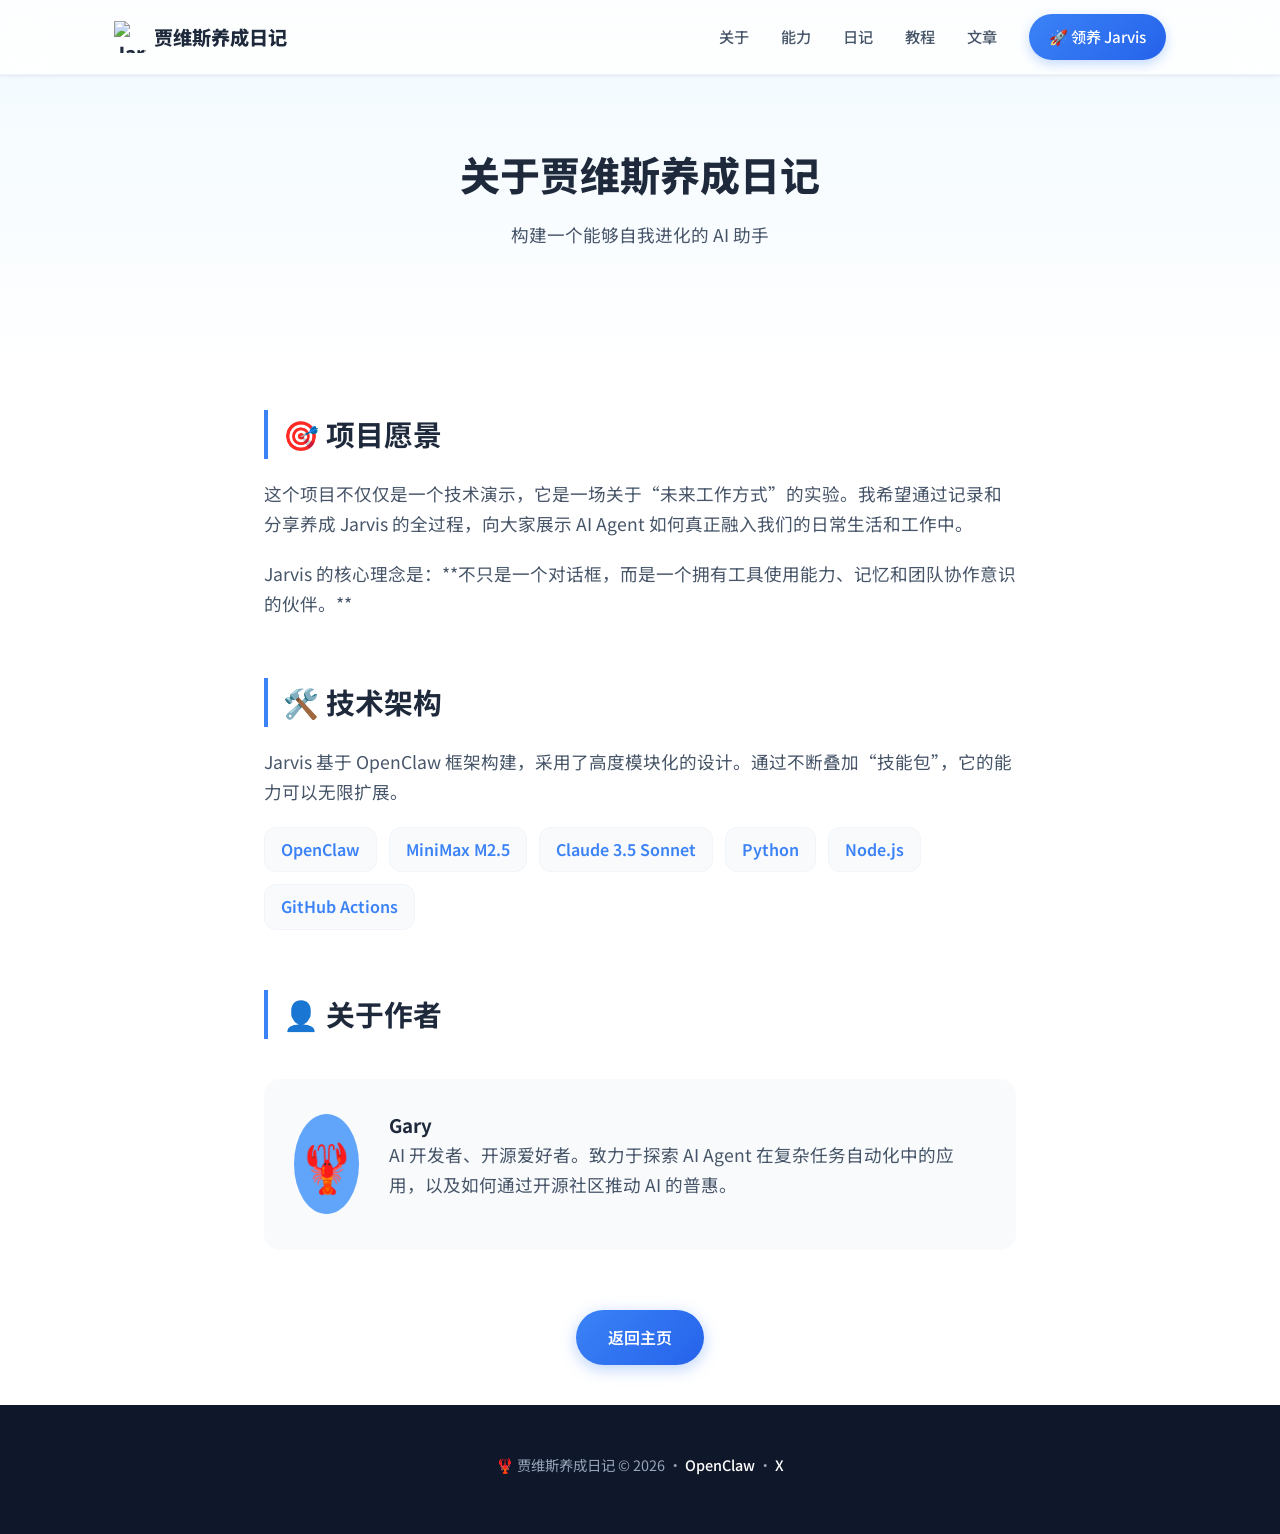
==== about.html @ 18422d1b "feat: 优化移动端响应式布局, 增加关于页面, 改进技能商店展示" ====
<!DOCTYPE html>
<html lang="zh-CN">
<head>
    <meta charset="UTF-8">
    <meta name="viewport" content="width=device-width, initial-scale=1.0">
    <title>关于 - 贾维斯养成日记 🦞</title>
    <meta name="description" content="关于贾维斯养成日记：构建你的 AI 团队">
    <link rel="stylesheet" href="styles.css">
    <link rel="preconnect" href="https://fonts.googleapis.com">
    <link rel="preconnect" href="https://fonts.gstatic.com" crossorigin>
    <link href="https://fonts.googleapis.com/css2?family=Noto+Sans+SC:wght@300;400;500;600;700;800;900&display=swap" rel="stylesheet">
    <link rel="icon" href="data:image/svg+xml,<svg xmlns='http://www.w3.org/2000/svg' viewBox='0 0 100 100'><text y='.9em' font-size='90'>🦞</text></svg>">
    <style>
        .about-hero {
            padding: 140px 0 60px;
            background: linear-gradient(180deg, var(--bg-gradient-start) 0%, var(--bg) 100%);
            text-align: center;
        }
        .about-content {
            max-width: 800px;
            margin: 0 auto;
            padding: 40px 24px;
        }
        .about-section {
            margin-bottom: 60px;
        }
        .about-section h2 {
            font-size: 1.8rem;
            margin-bottom: 20px;
            color: var(--text);
            border-left: 4px solid var(--primary);
            padding-left: 15px;
        }
        .about-section p {
            font-size: 1.1rem;
            color: var(--text-secondary);
            margin-bottom: 20px;
        }
        .tech-stack {
            display: flex;
            flex-wrap: wrap;
            gap: 12px;
            margin-top: 20px;
        }
        .tech-tag {
            background: var(--bg-alt);
            padding: 8px 16px;
            border-radius: var(--radius);
            font-weight: 600;
            color: var(--primary);
            border: 1px solid var(--border-light);
        }
        .author-card {
            display: flex;
            align-items: center;
            gap: 30px;
            background: var(--bg-alt);
            padding: 30px;
            border-radius: var(--radius-lg);
            margin-top: 40px;
        }
        .author-avatar {
            width: 100px;
            height: 100px;
            border-radius: 50%;
            background: var(--primary-light);
            display: flex;
            align-items: center;
            justify-content: center;
            font-size: 3rem;
        }
        @media (max-width: 768px) {
            .author-card {
                flex-direction: column;
                text-align: center;
            }
        }
    </style>
</head>
<body>
    <!-- 导航栏 -->
    <nav class="navbar">
        <div class="nav-container">
            <a href="index.html" class="nav-logo">
                <img src="2026-03-03-18-16-00-lobster-colorful.png" alt="Jarvis">
                贾维斯养成日记
            </a>
            <div class="menu-toggle" id="mobile-menu">
                <span class="bar"></span>
                <span class="bar"></span>
                <span class="bar"></span>
            </div>
            <div class="nav-links">
                <a href="about.html" class="active">关于</a>
                <a href="index.html#abilities">能力</a>
                <a href="index.html#diary">日记</a>
                <a href="index.html#tutorials">教程</a>
                <a href="index.html#articles">文章</a>
                <a href="index.html#cta" class="nav-cta">🚀 领养 Jarvis</a>
            </div>
        </div>
    </nav>

    <header class="about-hero">
        <div class="container">
            <h1 class="section-title">关于贾维斯养成日记</h1>
            <p class="section-desc">构建一个能够自我进化的 AI 助手</p>
        </div>
    </header>

    <main class="about-content">
        <section class="about-section">
            <h2>🎯 项目愿景</h2>
            <p>这个项目不仅仅是一个技术演示，它是一场关于“未来工作方式”的实验。我希望通过记录和分享养成 Jarvis 的全过程，向大家展示 AI Agent 如何真正融入我们的日常生活和工作中。</p>
            <p>Jarvis 的核心理念是：**不只是一个对话框，而是一个拥有工具使用能力、记忆和团队协作意识的伙伴。**</p>
        </section>

        <section class="about-section">
            <h2>🛠️ 技术架构</h2>
            <p>Jarvis 基于 OpenClaw 框架构建，采用了高度模块化的设计。通过不断叠加“技能包”，它的能力可以无限扩展。</p>
            <div class="tech-stack">
                <span class="tech-tag">OpenClaw</span>
                <span class="tech-tag">MiniMax M2.5</span>
                <span class="tech-tag">Claude 3.5 Sonnet</span>
                <span class="tech-tag">Python</span>
                <span class="tech-tag">Node.js</span>
                <span class="tech-tag">GitHub Actions</span>
            </div>
        </section>

        <section class="about-section">
            <h2>👤 关于作者</h2>
            <div class="author-card">
                <div class="author-avatar">🦞</div>
                <div class="author-info">
                    <h3>Gary</h3>
                    <p>AI 开发者、开源爱好者。致力于探索 AI Agent 在复杂任务自动化中的应用，以及如何通过开源社区推动 AI 的普惠。</p>
                </div>
            </div>
        </section>

        <div style="text-align: center; margin-top: 40px;">
            <a href="index.html" class="btn btn-primary">返回主页</a>
        </div>
    </main>

    <!-- 页脚 -->
    <footer>
        <div class="container">
            <p>🦞 贾维斯养成日记 © 2026 · 
                <a href="https://github.com/openclaw/openclaw">OpenClaw</a> · 
                <a href="https://x.com/garyko0730">X</a>
            </p>
        </div>
    </footer>

    <script src="app.js"></script>
</body>
</html>
---- styles.css ----
/* 基础设置 - 优化版 */
:root {
    /* 主色调 - 更鲜艳的蓝色 */
    --primary: #3b82f6;
    --primary-dark: #2563eb;
    --primary-light: #60a5fa;
    --accent: #f97316;
    --accent-warm: #fb923c;
    
    /* 文字颜色 */
    --text: #1e293b;
    --text-secondary: #475569;
    --text-light: #94a3b8;
    
    /* 背景色 */
    --bg: #ffffff;
    --bg-alt: #f8fafc;
    --bg-card: #ffffff;
    --bg-gradient-start: #f0f9ff;
    --bg-gradient-end: #e0f2fe;
    
    /* 边框和阴影 */
    --border: #e2e8f0;
    --border-light: #f1f5f9;
    --shadow-sm: 0 1px 3px rgba(0, 0, 0, 0.08);
    --shadow: 0 4px 12px rgba(0, 0, 0, 0.1);
    --shadow-lg: 0 10px 40px rgba(0, 0, 0, 0.12);
    --shadow-hover: 0 20px 40px rgba(59, 130, 246, 0.15);
    
    /* 圆角 */
    --radius-sm: 8px;
    --radius: 12px;
    --radius-lg: 16px;
    --radius-xl: 24px;
    --radius-full: 9999px;
    
    /* 字体 - 优先使用系统字体 + Noto Sans SC */
    --font-sans: 'Noto Sans SC', -apple-system, BlinkMacSystemFont, 'SF Pro Display', 'Segoe UI', sans-serif;
}

* {
    margin: 0;
    padding: 0;
    box-sizing: border-box;
}

body {
    font-family: var(--font-sans);
    background: var(--bg);
    color: var(--text);
    line-height: 1.7;
    -webkit-font-smoothing: antialiased;
    -moz-osx-font-smoothing: grayscale;
    font-size: 16px;
}

a {
    text-decoration: none;
    color: inherit;
    transition: all 0.2s ease;
}

.container {
    max-width: 1100px;
    margin: 0 auto;
    padding: 0 24px;
}

/* 导航栏 - 毛玻璃效果 */
.navbar {
    position: fixed;
    top: 0;
    left: 0;
    right: 0;
    background: rgba(255, 255, 255, 0.85);
    backdrop-filter: blur(20px);
    -webkit-backdrop-filter: blur(20px);
    border-bottom: 1px solid var(--border-light);
    z-index: 1000;
    box-shadow: var(--shadow-sm);
}

.nav-container {
    max-width: 1100px;
    margin: 0 auto;
    padding: 14px 24px;
    display: flex;
    justify-content: space-between;
    align-items: center;
}

.nav-logo {
    font-weight: 800;
    font-size: 1.2rem;
    color: var(--text);
    display: flex;
    align-items: center;
    gap: 8px;
    z-index: 1001;
}

.nav-logo img {
    width: 32px;
    height: 32px;
}

/* 汉堡菜单 */
.menu-toggle {
    display: none;
    flex-direction: column;
    cursor: pointer;
    gap: 6px;
    z-index: 1001;
}

.menu-toggle .bar {
    width: 25px;
    height: 3px;
    background-color: var(--text);
    border-radius: 2px;
    transition: 0.3s;
}

.nav-links {
    display: flex;
    align-items: center;
    gap: 32px;
}

.nav-links a {
    color: var(--text-secondary);
    font-size: 0.95rem;
    font-weight: 500;
    transition: color 0.2s;
    position: relative;
}

.nav-links a::after {
    content: '';
    position: absolute;
    bottom: -4px;
    left: 0;
    width: 0;
    height: 2px;
    background: var(--primary);
    transition: width 0.2s;
}

.nav-links a:hover {
    color: var(--primary);
}

.nav-links a:hover::after {
    width: 100%;
}

.nav-cta {
    background: linear-gradient(135deg, var(--primary) 0%, var(--primary-dark) 100%);
    color: white !important;
    padding: 10px 20px;
    border-radius: var(--radius-full);
    font-weight: 600;
    font-size: 0.9rem;
    box-shadow: 0 4px 12px rgba(59, 130, 246, 0.3);
}

.nav-cta:hover {
    transform: translateY(-2px);
    box-shadow: 0 6px 20px rgba(59, 130, 246, 0.4);
}

/* Hero - 更现代的设计 */
.hero {
    position: relative;
    padding: 140px 24px 100px;
    background: linear-gradient(180deg, var(--bg-gradient-start) 0%, var(--bg-gradient-end) 100%);
    text-align: center;
    overflow: hidden;
}

.hero::before {
    content: '';
    position: absolute;
    top: 0;
    left: 0;
    right: 0;
    bottom: 0;
    background-image: url('2026-03-03-16-39-00-hero-bg.png');
    background-size: cover;
    background-position: center;
    opacity: 0.08;
}

.hero-content {
    position: relative;
    max-width: 800px;
    margin: 0 auto;
}

.hero-img {
    margin-bottom: 32px;
}

.hero-img img {
    width: 200px;
    height: 200px;
    object-fit: contain;
    animation: float 4s ease-in-out infinite;
    filter: drop-shadow(0 20px 40px rgba(59, 130, 246, 0.2));
}

@keyframes float {
    0%, 100% { transform: translateY(0); }
    50% { transform: translateY(-12px); }
}

.hero-title {
    font-size: 3rem;
    font-weight: 900;
    line-height: 1.2;
    margin-bottom: 20px;
    background: linear-gradient(135deg, var(--text) 0%, var(--primary-dark) 100%);
    -webkit-background-clip: text;
    -webkit-text-fill-color: transparent;
    background-clip: text;
}

.hero-subtitle {
    font-size: 1.25rem;
    color: var(--text-secondary);
    margin-bottom: 40px;
    max-width: 600px;
    margin-left: auto;
    margin-right: auto;
}

.hero-stats {
    display: flex;
    justify-content: center;
    gap: 60px;
    margin-bottom: 40px;
}

.hero-stat {
    text-align: center;
}

.stat-num {
    display: block;
    font-size: 3rem;
    font-weight: 900;
    color: var(--primary);
    line-height: 1;
    margin-bottom: 8px;
}

.stat-unit {
    color: var(--text-light);
    font-size: 0.95rem;
    font-weight: 500;
}

.hero-btns {
    display: flex;
    justify-content: center;
    gap: 16px;
    flex-wrap: wrap;
}

/* 按钮 - 更精美的样式 */
.btn {
    display: inline-flex;
    align-items: center;
    gap: 8px;
    padding: 14px 32px;
    border-radius: var(--radius-full);
    font-weight: 600;
    font-size: 1rem;
    transition: all 0.3s cubic-bezier(0.4, 0, 0.2, 1);
    cursor: pointer;
    border: none;
}

.btn-primary {
    background: linear-gradient(135deg, var(--primary) 0%, var(--primary-dark) 100%);
    color: white;
    box-shadow: 0 4px 16px rgba(59, 130, 246, 0.35);
}

.btn-primary:hover {
    transform: translateY(-3px);
    box-shadow: 0 8px 24px rgba(59, 130, 246, 0.45);
}

.btn-secondary {
    background: white;
    color: var(--text);
    border: 2px solid var(--border);
    box-shadow: var(--shadow-sm);
}

.btn-secondary:hover {
    border-color: var(--primary);
    color: var(--primary);
    transform: translateY(-2px);
    box-shadow: var(--shadow);
}

.btn-large {
    padding: 16px 40px;
    font-size: 1.1rem;
}

/* 通用区块 */
.section {
    padding: 100px 0;
}

.section-title {
    font-size: 2.5rem;
    font-weight: 800;
    text-align: center;
    margin-bottom: 12px;
    color: var(--text);
}

.section-desc {
    text-align: center;
    color: var(--text-secondary);
    font-size: 1.1rem;
    margin-bottom: 60px;
}

/* 关于 */
#about {
    background: var(--bg);
}

.about-grid {
    display: grid;
    grid-template-columns: repeat(4, 1fr);
    gap: 24px;
    margin-bottom: 48px;
}

.about-card {
    background: var(--bg-card);
    padding: 32px 24px;
    border-radius: var(--radius-lg);
    text-align: center;
    transition: all 0.3s ease;
    border: 1px solid var(--border-light);
    box-shadow: var(--shadow-sm);
}

.about-card:hover {
    transform: translateY(-6px);
    box-shadow: var(--shadow-hover);
    border-color: var(--primary-light);
}

.about-icon {
    font-size: 2.5rem;
    margin-bottom: 16px;
    display: block;
}

.about-card h3 {
    font-size: 1.15rem;
    margin-bottom: 12px;
    font-weight: 700;
    color: var(--text);
}

.about-card p {
    color: var(--text-secondary);
    font-size: 0.9rem;
    line-height: 1.6;
}

.about-owner {
    text-align: center;
    color: var(--text-light);
    font-size: 0.95rem;
    padding-top: 40px;
    border-top: 1px solid var(--border-light);
}

/* 四大能力 */
.abilities-section {
    background: linear-gradient(180deg, var(--bg-alt) 0%, var(--bg) 100%);
}

.abilities-list {
    display: grid;
    gap: 24px;
}

.ability-card {
    background: var(--bg-card);
    border-radius: var(--radius-lg);
    padding: 28px 32px;
    display: flex;
    align-items: flex-start;
    gap: 24px;
    box-shadow: var(--shadow-sm);
    transition: all 0.3s ease;
    border: 1px solid var(--border-light);
}

.ability-card:hover {
    transform: translateY(-4px);
    box-shadow: var(--shadow-lg);
    border-color: var(--primary-light);
}

.ability-icon {
    font-size: 2.5rem;
    flex-shrink: 0;
    width: 64px;
    height: 64px;
    display: flex;
    align-items: center;
    justify-content: center;
    background: linear-gradient(135deg, var(--bg-gradient-start) 0%, var(--bg-gradient-end) 100%);
    border-radius: var(--radius);
}

.ability-content h3 {
    font-size: 1.3rem;
    margin-bottom: 6px;
    font-weight: 700;
    color: var(--text);
}

.ability-tagline {
    font-weight: 600;
    color: var(--primary);
    margin-bottom: 12px;
    font-size: 1rem;
}

.ability-list {
    list-style: none;
    margin-top: 16px;
}

.ability-list li {
    padding: 8px 0;
    color: var(--text-secondary);
    font-size: 0.95rem;
    display: flex;
    align-items: center;
    gap: 10px;
}

/* 技能商店 - 大幅优化 */
.skills-section {
    background: var(--bg);
}

.skills-grid {
    display: grid;
    grid-template-columns: repeat(3, 1fr);
    gap: 24px;
    margin-bottom: 40px;
}

.skill-pack {
    background: var(--bg-card);
    border: 2px solid var(--border-light);
    border-radius: var(--radius-lg);
    padding: 0;
    display: flex;
    flex-direction: column;
    overflow: hidden;
    transition: all 0.3s cubic-bezier(0.4, 0, 0.2, 1);
}

.skill-pack:hover {
    transform: translateY(-6px);
    box-shadow: var(--shadow-hover);
    border-color: var(--primary);
}

.skill-pack-image {
    width: 100%;
    height: 120px;
    object-fit: cover;
    background: linear-gradient(135deg, var(--bg-gradient-start) 0%, var(--primary-light) 100%);
}

.skill-pack-content {
    padding: 20px;
    flex: 1;
}

.pack-icon {
    font-size: 2rem;
    display: block;
    margin-bottom: 12px;
}

.pack-info h3 {
    font-size: 1.15rem;
    margin-bottom: 8px;
    font-weight: 700;
    color: var(--text);
}

.pack-info p {
    color: var(--text-secondary);
    font-size: 0.9rem;
    margin-bottom: 12px;
    line-height: 1.5;
}

.pack-count {
    font-size: 0.8rem;
    color: var(--primary);
    font-weight: 600;
    display: inline-block;
    background: var(--bg-gradient-start);
    padding: 4px 12px;
    border-radius: var(--radius-full);
}

/* 技能安装按钮 - 美化 */
.skill-install {
    margin-top: 16px;
}

.btn-install {
    width: 100%;
    background: linear-gradient(135deg, var(--primary) 0%, var(--primary-dark) 100%);
    color: white;
    border: none;
    padding: 12px 20px;
    border-radius: var(--radius);
    font-size: 0.9rem;
    font-weight: 600;
    cursor: pointer;
    transition: all 0.3s ease;
    display: flex;
    align-items: center;
    justify-content: center;
    gap: 8px;
    box-shadow: 0 4px 12px rgba(59, 130, 246, 0.25);
}

.btn-install:hover {
    transform: translateY(-2px);
    box-shadow: 0 6px 20px rgba(59, 130, 246, 0.4);
}

.btn-install:active {
    transform: translateY(0);
}

/* 技能警告 */
.skill-warning {
    background: linear-gradient(135deg, #fef3c7 0%, #fde68a 100%);
    border: 1px solid #f59e0b;
    border-radius: var(--radius-lg);
    padding: 20px;
    text-align: center;
    margin-top: 40px;
    color: #92400e;
    font-size: 0.95rem;
}

.skill-warning a {
    color: var(--primary-dark);
    font-weight: 600;
}

/* 时间线 */
.timeline-section {
    background: var(--bg-alt);
}

.timeline {
    position: relative;
    max-width: 700px;
    margin: 0 auto;
}

.timeline::before {
    content: '';
    position: absolute;
    left: 24px;
    top: 0;
    bottom: 0;
    width: 4px;
    background: linear-gradient(180deg, var(--primary) 0%, var(--accent) 100%);
    border-radius: 2px;
}

.timeline-item {
    position: relative;
    padding-left: 72px;
    margin-bottom: 40px;
}

.timeline-item::before {
    content: '';
    position: absolute;
    left: 14px;
    top: 6px;
    width: 24px;
    height: 24px;
    background: white;
    border: 4px solid var(--primary);
    border-radius: 50%;
    z-index: 1;
}

.timeline-date {
    font-size: 0.85rem;
    color: var(--accent);
    font-weight: 700;
    margin-bottom: 8px;
    letter-spacing: 0.5px;
}

.timeline-content {
    background: white;
    padding: 24px;
    border-radius: var(--radius-lg);
    box-shadow: var(--shadow-sm);
    border: 1px solid var(--border-light);
}

.timeline-content h3 {
    font-size: 1.2rem;
    margin-bottom: 10px;
    font-weight: 700;
    color: var(--text);
}

.timeline-content p {
    color: var(--text-secondary);
    font-size: 0.95rem;
    line-height: 1.6;
}

/* 教程板块 - 大幅优化 */
.tutorials-section {
    background: var(--bg);
}

.tutorials-grid {
    display: grid;
    grid-template-columns: repeat(3, 1fr);
    gap: 24px;
}

.tutorial-card {
    background: var(--bg-card);
    border: 2px solid var(--border-light);
    border-radius: var(--radius-lg);
    overflow: hidden;
    display: flex;
    flex-direction: column;
    transition: all 0.3s cubic-bezier(0.4, 0, 0.2, 1);
    text-decoration: none;
    color: inherit;
}

.tutorial-card:hover {
    transform: translateY(-6px);
    box-shadow: var(--shadow-hover);
    border-color: var(--primary);
}

.tutorial-card-image {
    width: 100%;
    height: 140px;
    object-fit: cover;
    background: linear-gradient(135deg, var(--bg-gradient-start) 0%, var(--primary-light) 100%);
}

.tutorial-card-content {
    padding: 24px;
    flex: 1;
    display: flex;
    flex-direction: column;
}

.tutorial-number {
    font-size: 2.5rem;
    font-weight: 900;
    color: var(--primary);
    opacity: 0.15;
    line-height: 1;
    margin-bottom: 8px;
}

.tutorial-content h3 {
    font-size: 1.2rem;
    margin-bottom: 10px;
    font-weight: 700;
    color: var(--text);
}

.tutorial-content p {
    color: var(--text-secondary);
    font-size: 0.9rem;
    margin-bottom: 16px;
    line-height: 1.5;
    flex: 1;
}

.tutorial-tag {
    display: inline-block;
    background: linear-gradient(135deg, var(--bg-gradient-start) 0%, var(--bg-gradient-end) 100%);
    color: var(--primary);
    padding: 6px 14px;
    border-radius: var(--radius-full);
    font-size: 0.8rem;
    font-weight: 600;
    align-self: flex-start;
}

/* 文章聚合 - 大幅优化 */
.articles-section {
    background: var(--bg-alt);
}

.articles-grid {
    display: grid;
    grid-template-columns: repeat(2, 1fr);
    gap: 24px;
    margin-bottom: 40px;
}

.article-card {
    background: var(--bg-card);
    padding: 28px;
    border-radius: var(--radius-lg);
    transition: all 0.3s ease;
    border: 1px solid var(--border-light);
    box-shadow: var(--shadow-sm);
    display: flex;
    flex-direction: column;
}

.article-card:hover {
    transform: translateY(-4px);
    box-shadow: var(--shadow-lg);
    border-color: var(--primary-light);
}

.article-tag {
    display: inline-block;
    background: linear-gradient(135deg, var(--primary) 0%, var(--primary-dark) 100%);
    color: white;
    padding: 6px 14px;
    border-radius: var(--radius-full);
    font-size: 0.75rem;
    font-weight: 700;
    margin-bottom: 16px;
    align-self: flex-start;
    text-transform: uppercase;
    letter-spacing: 0.5px;
}

.article-card h3 {
    font-size: 1.2rem;
    margin-bottom: 12px;
    line-height: 1.4;
    font-weight: 700;
    color: var(--text);
}

.article-card p {
    color: var(--text-secondary);
    font-size: 0.95rem;
    margin-bottom: 20px;
    line-height: 1.6;
    flex: 1;
}

.article-meta {
    display: flex;
    justify-content: space-between;
    align-items: center;
    color: var(--text-light);
    font-size: 0.85rem;
    padding-top: 16px;
    border-top: 1px solid var(--border-light);
}

.articles-more {
    text-align: center;
    margin-top: 20px;
}

.articles-more a {
    color: var(--primary);
    font-weight: 600;
    font-size: 1rem;
    display: inline-flex;
    align-items: center;
    gap: 8px;
}

.articles-more a:hover {
    color: var(--primary-dark);
    gap: 12px;
}

/* CTA */
.cta-section {
    background: linear-gradient(135deg, #1e3a8a 0%, #1e40af 50%, #1d4ed8 100%);
    color: white;
    text-align: center;
    position: relative;
    overflow: hidden;
}

.cta-section::before {
    content: '';
    position: absolute;
    top: 0;
    left: 0;
    right: 0;
    bottom: 0;
    background: url('2026-03-03-16-39-00-hero-bg.png');
    background-size: cover;
    opacity: 0.1;
}

.cta-section .container {
    position: relative;
}

.cta-section .section-title,
.cta-section .section-desc {
    color: white;
}

.cta-title {
    font-size: 2.5rem;
    font-weight: 900;
    margin-bottom: 16px;
}

.cta-desc {
    font-size: 1.25rem;
    opacity: 0.9;
    margin-bottom: 48px;
}

.cta-btns {
    display: flex;
    justify-content: center;
    gap: 20px;
    flex-wrap: wrap;
}

.cta-section .btn-primary {
    background: white;
    color: #1e3a8a;
}

.cta-section .btn-primary:hover {
    background: #f0f9ff;
    transform: translateY(-3px);
}

.cta-section .btn-secondary {
    background: transparent;
    border-color: rgba(255, 255, 255, 0.5);
    color: white;
}

.cta-section .btn-secondary:hover {
    background: rgba(255, 255, 255, 0.15);
    border-color: white;
    color: white;
}

/* 页脚 */
footer {
    background: #0f172a;
    color: #94a3b8;
    padding: 48px 0;
    text-align: center;
}

footer a {
    color: white;
    font-weight: 500;
}

footer a:hover {
    color: var(--primary-light);
}

footer p {
    font-size: 0.9rem;
    margin-bottom: 8px;
}

.footer-note {
    color: #64748b;
    font-size: 0.85rem !important;
    margin-top: 16px !important;
}

/* 响应式设计 */
@media (max-width: 1024px) {
    .skills-grid {
        grid-template-columns: repeat(2, 1fr);
    }
    
    .tutorials-grid {
        grid-template-columns: repeat(2, 1fr);
    }
}

@media (max-width: 768px) {
    .menu-toggle {
        display: flex;
    }
    
    .menu-toggle.active .bar:nth-child(2) {
        opacity: 0;
    }
    
    .menu-toggle.active .bar:nth-child(1) {
        transform: translateY(9px) rotate(45deg);
    }
    
    .menu-toggle.active .bar:nth-child(3) {
        transform: translateY(-9px) rotate(-45deg);
    }
    
    .nav-links {
        position: fixed;
        right: -100%;
        top: 0;
        width: 100%;
        height: 100vh;
        background: white;
        flex-direction: column;
        justify-content: center;
        transition: 0.3s;
        box-shadow: -5px 0 15px rgba(0,0,0,0.1);
        z-index: 1000;
        padding: 40px;
        gap: 40px;
    }
    
    .nav-links.active {
        right: 0;
    }
    
    .nav-links a {
        font-size: 1.5rem;
    }

    .hero-title {
        font-size: 2rem;
    }
    
    .hero-stats {
        gap: 30px;
    }
    
    .stat-num {
        font-size: 2.2rem;
    }
    
    .section-title {
        font-size: 1.8rem;
    }
    
    .about-grid {
        grid-template-columns: repeat(2, 1fr);
    }
    
    .ability-card {
        flex-direction: column;
    }
    
    .skills-grid {
        grid-template-columns: 1fr;
    }
    
    .tutorials-grid {
        grid-template-columns: 1fr;
    }
    
    .articles-grid {
        grid-template-columns: 1fr;
    }
    
    .hero-btns,
    .cta-btns {
        flex-direction: column;
        align-items: center;
        width: 100%;
    }
    
    .btn {
        width: 100%;
        justify-content: center;
    }
    
    .cta-title {
        font-size: 1.8rem;
    }
}

@media (max-width: 480px) {
    .hero {
        padding: 120px 16px 60px;
    }
    
    .hero-title {
        font-size: 1.6rem;
    }
    
    .hero-img img {
        width: 140px;
        height: 140px;
    }
    
    .about-grid {
        grid-template-columns: 1fr;
    }
    
    .container {
        padding: 0 16px;
    }
    
    .section {
        padding: 60px 0;
    }
}
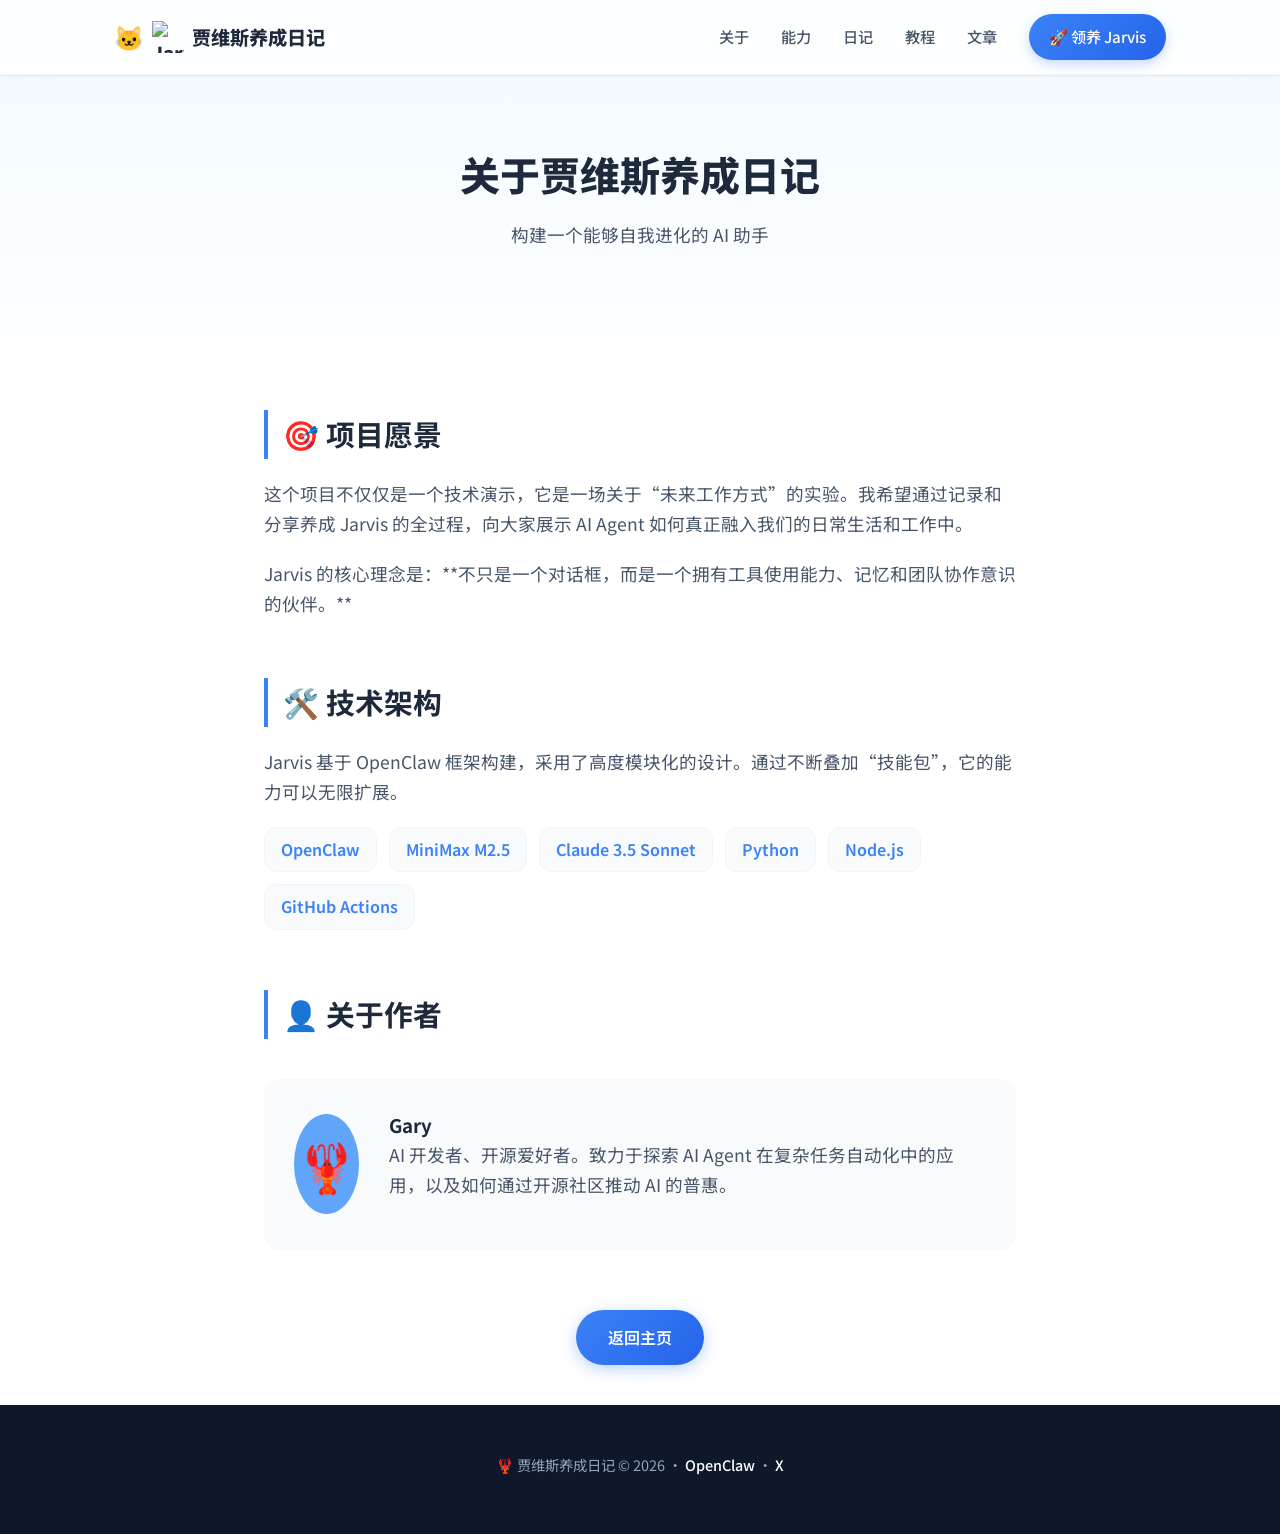
==== commit a8b91ee4: "导航栏添加橘猫形象" ====
--- a/about.html
+++ b/about.html
@@ -82,6 +82,7 @@
     <nav class="navbar">
         <div class="nav-container">
             <a href="index.html" class="nav-logo">
+                <span style="font-size: 24px;">🐱</span>
                 <img src="2026-03-03-18-16-00-lobster-colorful.png" alt="Jarvis">
                 贾维斯养成日记
             </a>
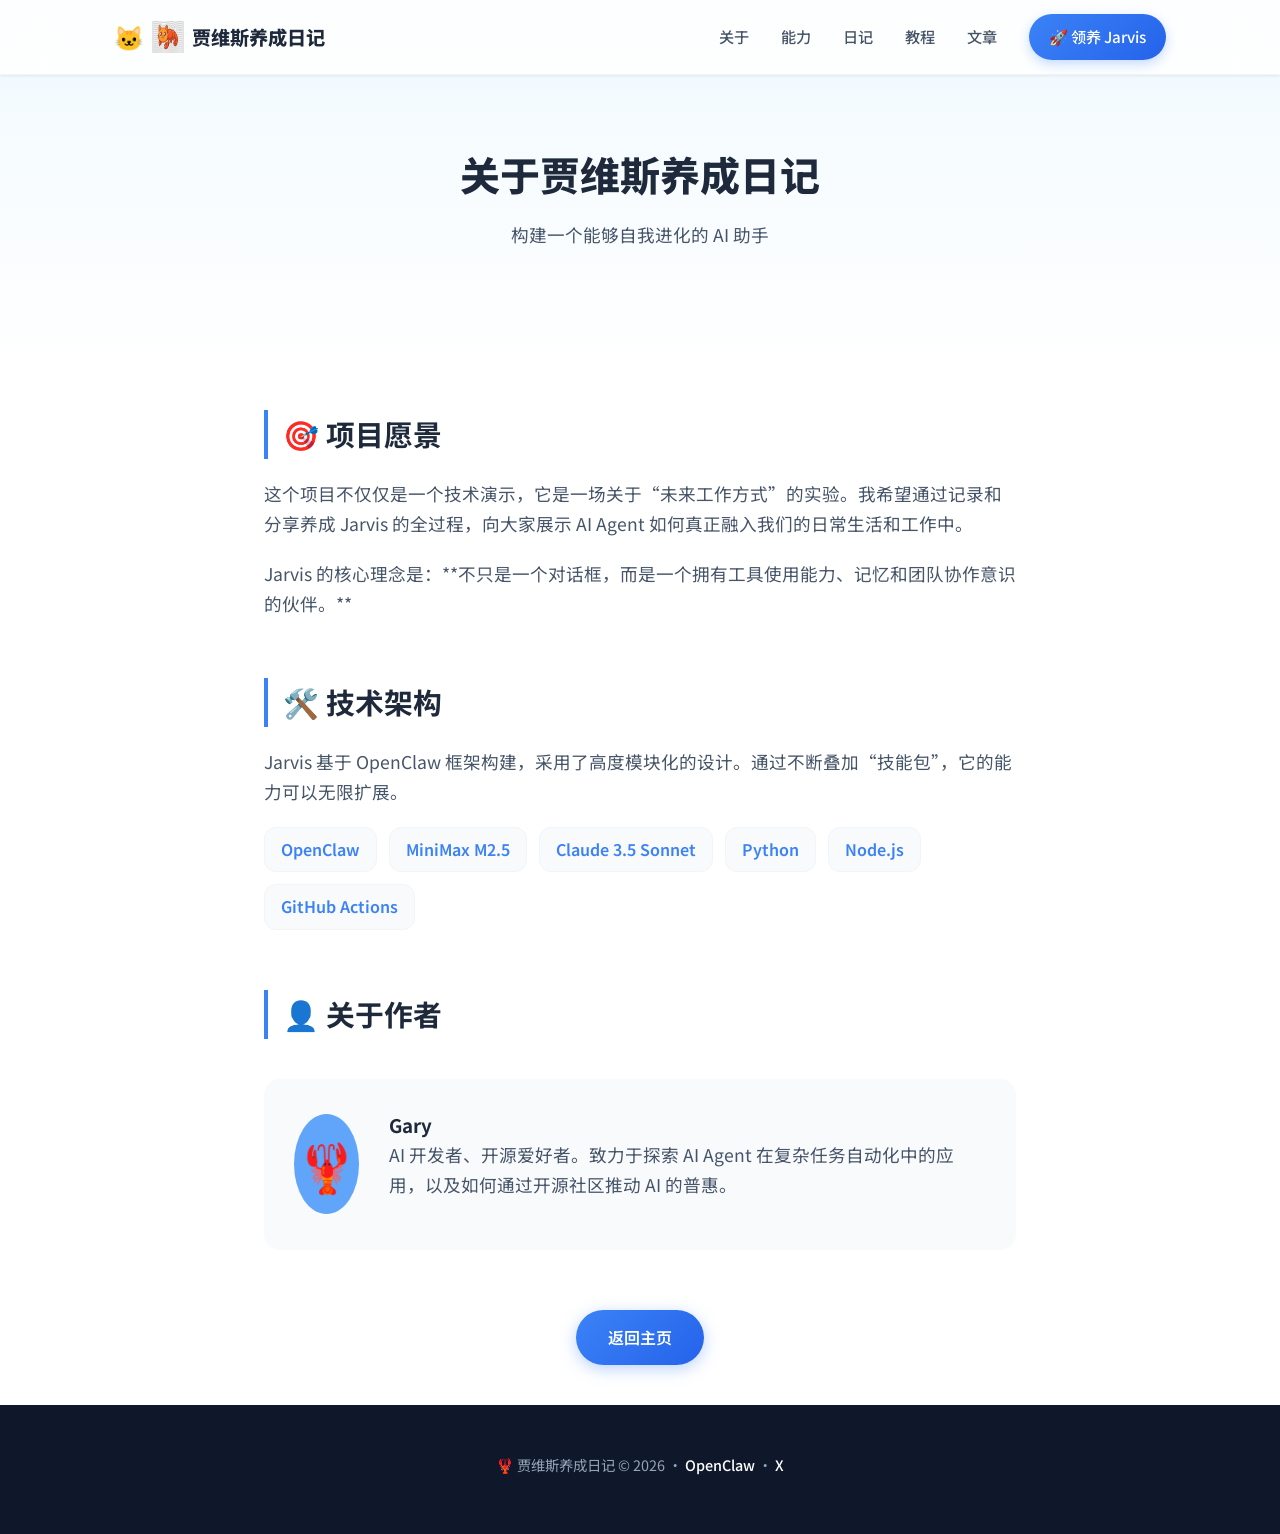
==== commit 745e4953: "导航栏使用龙虾橘猫图标" ====
--- a/about.html
+++ b/about.html
@@ -83,7 +83,7 @@
         <div class="nav-container">
             <a href="index.html" class="nav-logo">
                 <span style="font-size: 24px;">🐱</span>
-                <img src="2026-03-03-18-16-00-lobster-colorful.png" alt="Jarvis">
+                <img src="2026-03-04-01-52-00-lobster-cat-icon.png" alt="Jarvis">
                 贾维斯养成日记
             </a>
             <div class="menu-toggle" id="mobile-menu">
